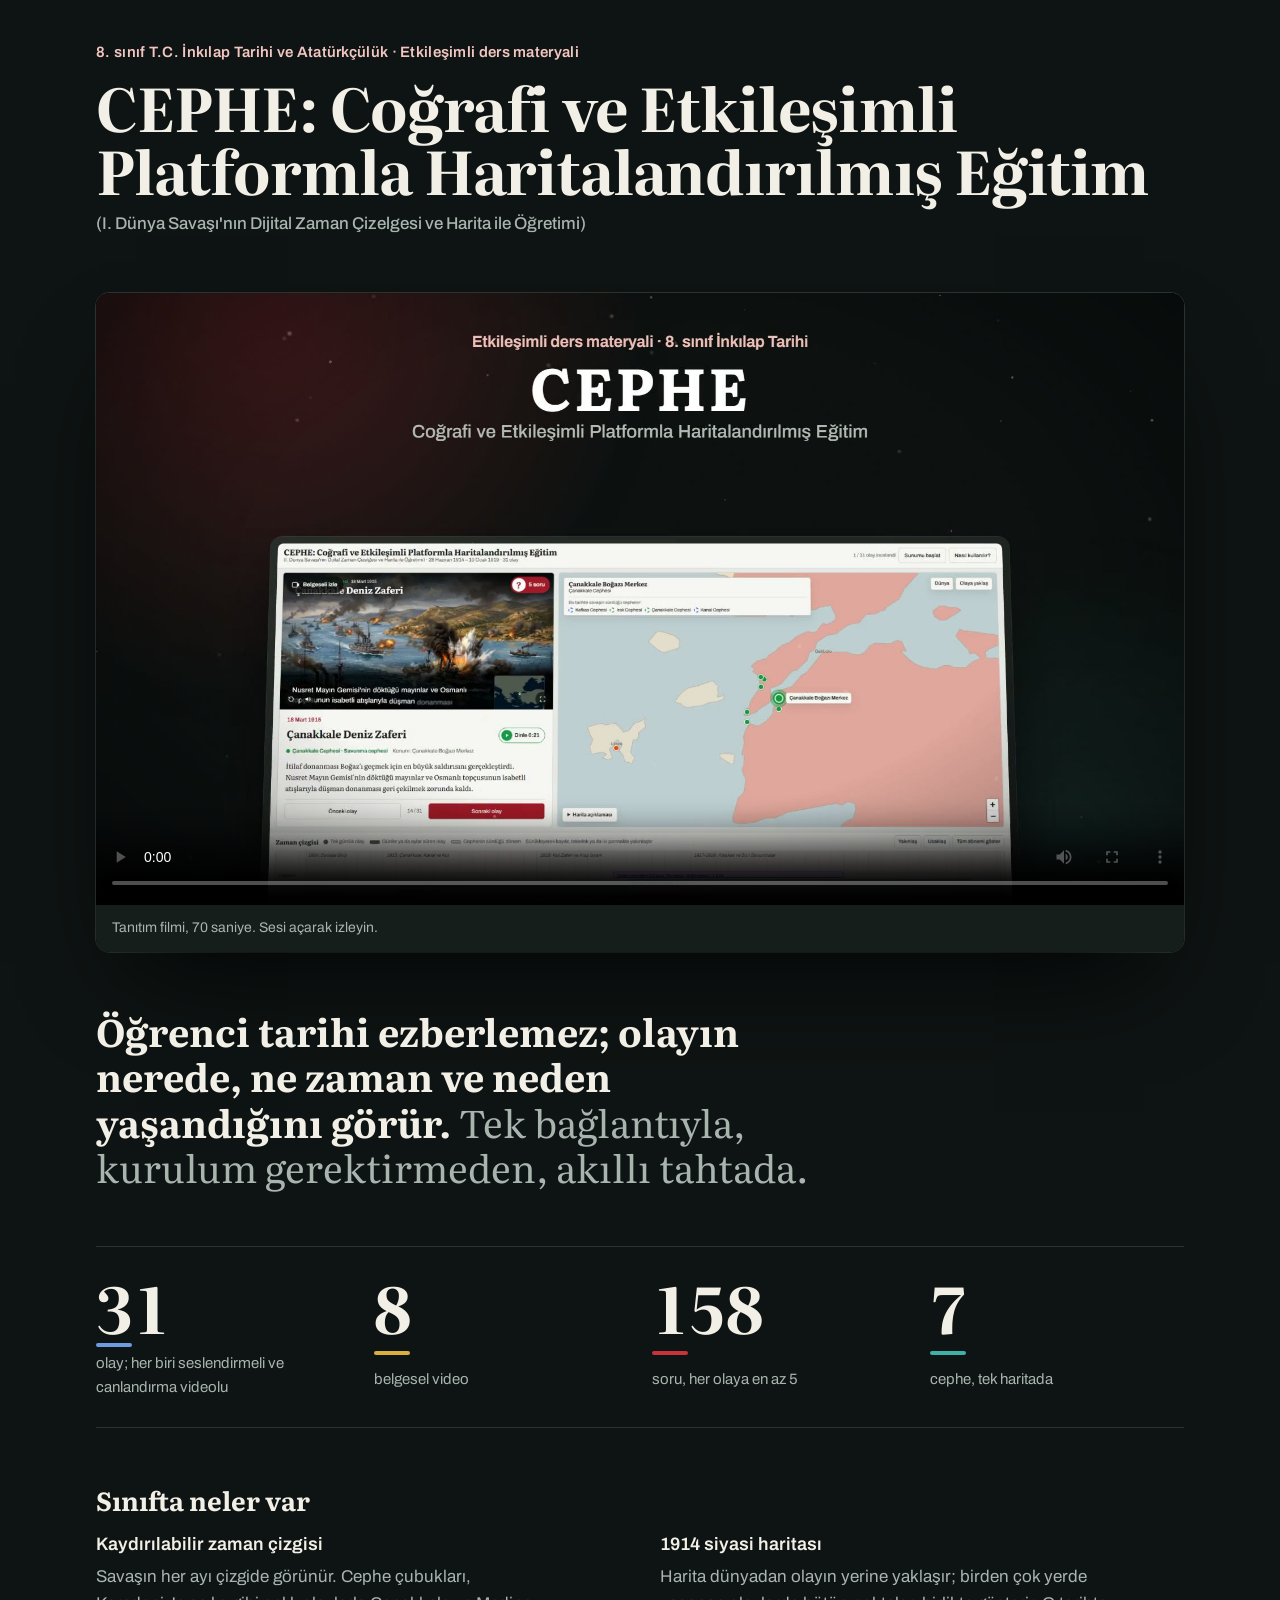
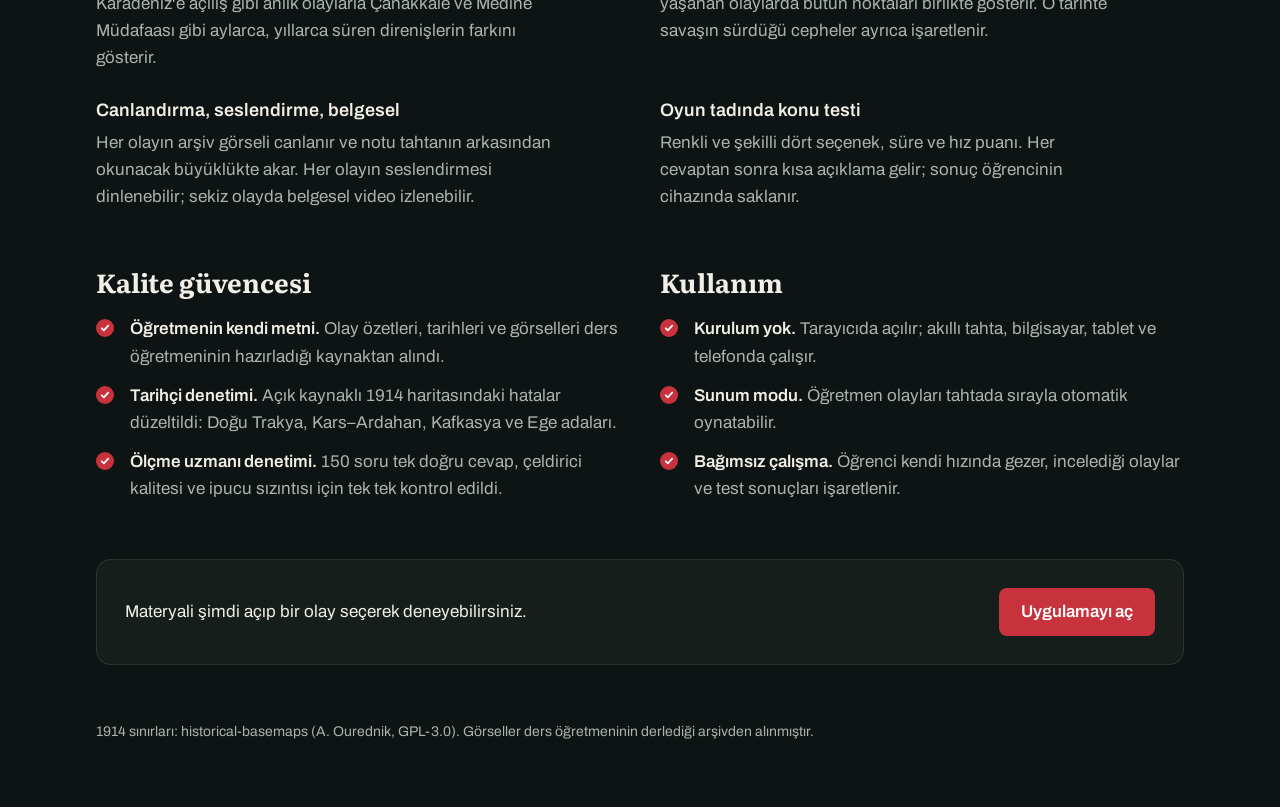
==== tanitim/index.html @ ae05e2e1 "CEPHE: I. Dünya Savaşı etkileşimli zaman çizelgesi ve harita Co-Authored-By: Claude Opus 5.5 <norepl" ====
<!doctype html>
<html lang="tr">
<head>
<meta charset="utf-8">
<meta name="viewport" content="width=device-width, initial-scale=1, viewport-fit=cover">
<title>CEPHE Sunumu</title>
<meta name="claude:viewport-fit-sides" content="cover">
<link rel="preconnect" href="https://fonts.googleapis.com">
<link rel="preconnect" href="https://fonts.gstatic.com" crossorigin>
<link rel="stylesheet" href="https://fonts.googleapis.com/css2?family=Archivo:wght@400;500;600&family=Literata:opsz,wght@7..72,400;7..72,700&display=swap">
<style>
/* Sinema salonu düzeni: önce film, sonra kısa ve ölçülebilir gerekçeler. Bilinçli olarak tek (koyu) tema. */
:root {
  --gece: #0E1413;
  --yuzey: #161E1C;
  --cizgi: #2A3532;
  --kagit: #F2EFE6;
  --soluk: #A9B4AF;
  --vurgu: #C8323C;
  --vurgu-acik: #F2C6C0;
  --g-irak: #6C9BE0; --g-kanal: #D9AE3C; --g-canakkale: #3FB0A8;
  --f-baslik: "Literata", Georgia, "Times New Roman", serif;
  --f-metin: "Archivo", "Segoe UI", system-ui, sans-serif;
  color-scheme: dark;
}
* { box-sizing: border-box; }
body { margin: 0; background: var(--gece); color: var(--kagit); font: 400 17px/1.6 var(--f-metin); }
.sayfa { max-width: 1120px; margin: 0 auto; padding-block: 40px 64px; padding-left: max(16px, env(safe-area-inset-left, 0px)); padding-right: max(16px, env(safe-area-inset-right, 0px)); display: grid; gap: 56px; }
.ust { display: grid; gap: 10px; }
.ust .alt { color: var(--soluk); font-weight: 500; font-size: 17px; letter-spacing: 0; }
.ust p { margin: 0; color: var(--vurgu-acik); font-weight: 600; font-size: 15px; letter-spacing: .02em; }
h1 { margin: 0; font: 700 clamp(34px, 5.4vw, 60px)/1.05 var(--f-baslik); letter-spacing: -.015em; text-wrap: balance; }
.film { margin: 0; border-radius: 14px; overflow: hidden; background: #000; box-shadow: 0 50px 100px -40px rgba(0,0,0,.9), 0 0 0 1px var(--cizgi); }
.film video { display: block; width: 100%; max-width: 100%; aspect-ratio: 16 / 9; background: #000; }
.film figcaption { padding: 12px 16px; font-size: 14px; color: var(--soluk); background: var(--yuzey); }
.tez { margin: 0; max-width: 34ch; font: 700 clamp(26px, 3.4vw, 38px)/1.2 var(--f-baslik); text-wrap: balance; }
.tez span { color: var(--soluk); font-weight: 400; }
.sayilar { display: grid; grid-template-columns: repeat(4, minmax(0, 1fr)); gap: 24px; border-block: 1px solid var(--cizgi); padding-block: 28px; }
.sayilar div { display: grid; gap: 4px; }
.sayilar b { font: 700 clamp(40px, 6vw, 64px)/1 var(--f-baslik); font-variant-numeric: tabular-nums; }
.sayilar span { color: var(--soluk); font-size: 15px; }
.sayilar i { display: block; width: 36px; height: 4px; border-radius: 2px; background: var(--r); }
h2 { margin: 0 0 18px; font: 700 26px/1.2 var(--f-baslik); }
.ozellikler { display: grid; grid-template-columns: repeat(2, minmax(0, 1fr)); gap: 28px 40px; }
.ozellikler h3 { margin: 0 0 6px; font: 600 18px/1.3 var(--f-metin); color: var(--kagit); }
.ozellikler p { margin: 0; color: var(--soluk); max-width: 46ch; }
.iki { display: grid; grid-template-columns: minmax(0, 1fr) minmax(0, 1fr); gap: 40px; }
ul.tik { list-style: none; margin: 0; padding: 0; display: grid; gap: 12px; }
ul.tik li { display: grid; grid-template-columns: 22px 1fr; gap: 12px; color: var(--soluk); }
ul.tik li::before { content: ""; width: 18px; height: 18px; margin-top: 4px; border-radius: 50%; background: var(--vurgu) url("data:image/svg+xml,%3Csvg xmlns='http://www.w3.org/2000/svg' viewBox='0 0 24 24'%3E%3Cpath d='M6.5 12.5l3.5 3.5 7.5-8' stroke='white' stroke-width='3' fill='none' stroke-linecap='round' stroke-linejoin='round'/%3E%3C/svg%3E") center/14px no-repeat; }
ul.tik b { color: var(--kagit); font-weight: 600; }
.cagri { display: flex; flex-wrap: wrap; align-items: center; gap: 16px 24px; padding: 28px; border-radius: 14px; background: var(--yuzey); border: 1px solid var(--cizgi); }
.cagri p { margin: 0; flex: 1 1 320px; min-width: 0; }
.cagri a { display: inline-flex; align-items: center; min-height: 48px; padding: 0 22px; border-radius: 8px; background: var(--vurgu); color: #fff; font-weight: 600; text-decoration: none; }
.cagri a:focus-visible { outline: 3px solid var(--kagit); outline-offset: 3px; }
.dip { color: var(--soluk); font-size: 14px; margin: 0; }
@media (max-width: 760px) {
  .sayilar { grid-template-columns: repeat(2, minmax(0, 1fr)); }
  .ozellikler, .iki { grid-template-columns: 1fr; }
  .sayfa { gap: 40px; padding-block: 24px 48px; }
}
</style>

</head>
<body>
<main class="sayfa">
  <header class="ust">
    <p>8. sınıf T.C. İnkılap Tarihi ve Atatürkçülük · Etkileşimli ders materyali</p>
    <h1>CEPHE: Coğrafi ve Etkileşimli Platformla Haritalandırılmış Eğitim</h1>
    <p class="alt">(I. Dünya Savaşı'nın Dijital Zaman Çizelgesi ve Harita ile Öğretimi)</p>
  </header>

  <figure class="film">
    <video id="film" controls playsinline preload="metadata" poster="poster.jpg" src="tanitim.mp4"></video>
    <figcaption>Tanıtım filmi, 70 saniye. Sesi açarak izleyin.</figcaption>
  </figure>

  <p class="tez">Öğrenci tarihi ezberlemez; olayın nerede, ne zaman ve neden yaşandığını görür. <span>Tek bağlantıyla, kurulum gerektirmeden, akıllı tahtada.</span></p>

  <section class="sayilar" aria-label="Materyalin kapsamı">
    <div style="--r: var(--g-irak)"><b>31</b><i></i><span>olay; her biri seslendirmeli ve canlandırma videolu</span></div>
    <div style="--r: var(--g-kanal)"><b>8</b><i></i><span>belgesel video</span></div>
    <div style="--r: var(--vurgu)"><b>158</b><i></i><span>soru, her olaya en az 5</span></div>
    <div style="--r: var(--g-canakkale)"><b>7</b><i></i><span>cephe, tek haritada</span></div>
  </section>

  <section>
    <h2>Sınıfta neler var</h2>
    <div class="ozellikler">
      <div><h3>Kaydırılabilir zaman çizgisi</h3><p>Savaşın her ayı çizgide görünür. Cephe çubukları, Karadeniz'e açılış gibi anlık olaylarla Çanakkale ve Medine Müdafaası gibi aylarca, yıllarca süren direnişlerin farkını gösterir.</p></div>
      <div><h3>1914 siyasi haritası</h3><p>Harita dünyadan olayın yerine yaklaşır; birden çok yerde yaşanan olaylarda bütün noktaları birlikte gösterir. O tarihte savaşın sürdüğü cepheler ayrıca işaretlenir.</p></div>
      <div><h3>Canlandırma, seslendirme, belgesel</h3><p>Her olayın arşiv görseli canlanır ve notu tahtanın arkasından okunacak büyüklükte akar. Her olayın seslendirmesi dinlenebilir; sekiz olayda belgesel video izlenebilir.</p></div>
      <div><h3>Oyun tadında konu testi</h3><p>Renkli ve şekilli dört seçenek, süre ve hız puanı. Her cevaptan sonra kısa açıklama gelir; sonuç öğrencinin cihazında saklanır.</p></div>
    </div>
  </section>

  <section class="iki">
    <div>
      <h2>Kalite güvencesi</h2>
      <ul class="tik">
        <li><span><b>Öğretmenin kendi metni.</b> Olay özetleri, tarihleri ve görselleri ders öğretmeninin hazırladığı kaynaktan alındı.</span></li>
        <li><span><b>Tarihçi denetimi.</b> Açık kaynaklı 1914 haritasındaki hatalar düzeltildi: Doğu Trakya, Kars–Ardahan, Kafkasya ve Ege adaları.</span></li>
        <li><span><b>Ölçme uzmanı denetimi.</b> 150 soru tek doğru cevap, çeldirici kalitesi ve ipucu sızıntısı için tek tek kontrol edildi.</span></li>
      </ul>
    </div>
    <div>
      <h2>Kullanım</h2>
      <ul class="tik">
        <li><span><b>Kurulum yok.</b> Tarayıcıda açılır; akıllı tahta, bilgisayar, tablet ve telefonda çalışır.</span></li>
        <li><span><b>Sunum modu.</b> Öğretmen olayları tahtada sırayla otomatik oynatabilir.</span></li>
        <li><span><b>Bağımsız çalışma.</b> Öğrenci kendi hızında gezer, incelediği olaylar ve test sonuçları işaretlenir.</span></li>
      </ul>
    </div>
  </section>

  <section class="cagri">
    <p>Materyali şimdi açıp bir olay seçerek deneyebilirsiniz.</p>
    <a href="../">Uygulamayı aç</a>
  </section>

  <p class="dip">1914 sınırları: historical-basemaps (A. Ourednik, GPL-3.0). Görseller ders öğretmeninin derlediği arşivden alınmıştır.</p>
</main>

</body>
</html>
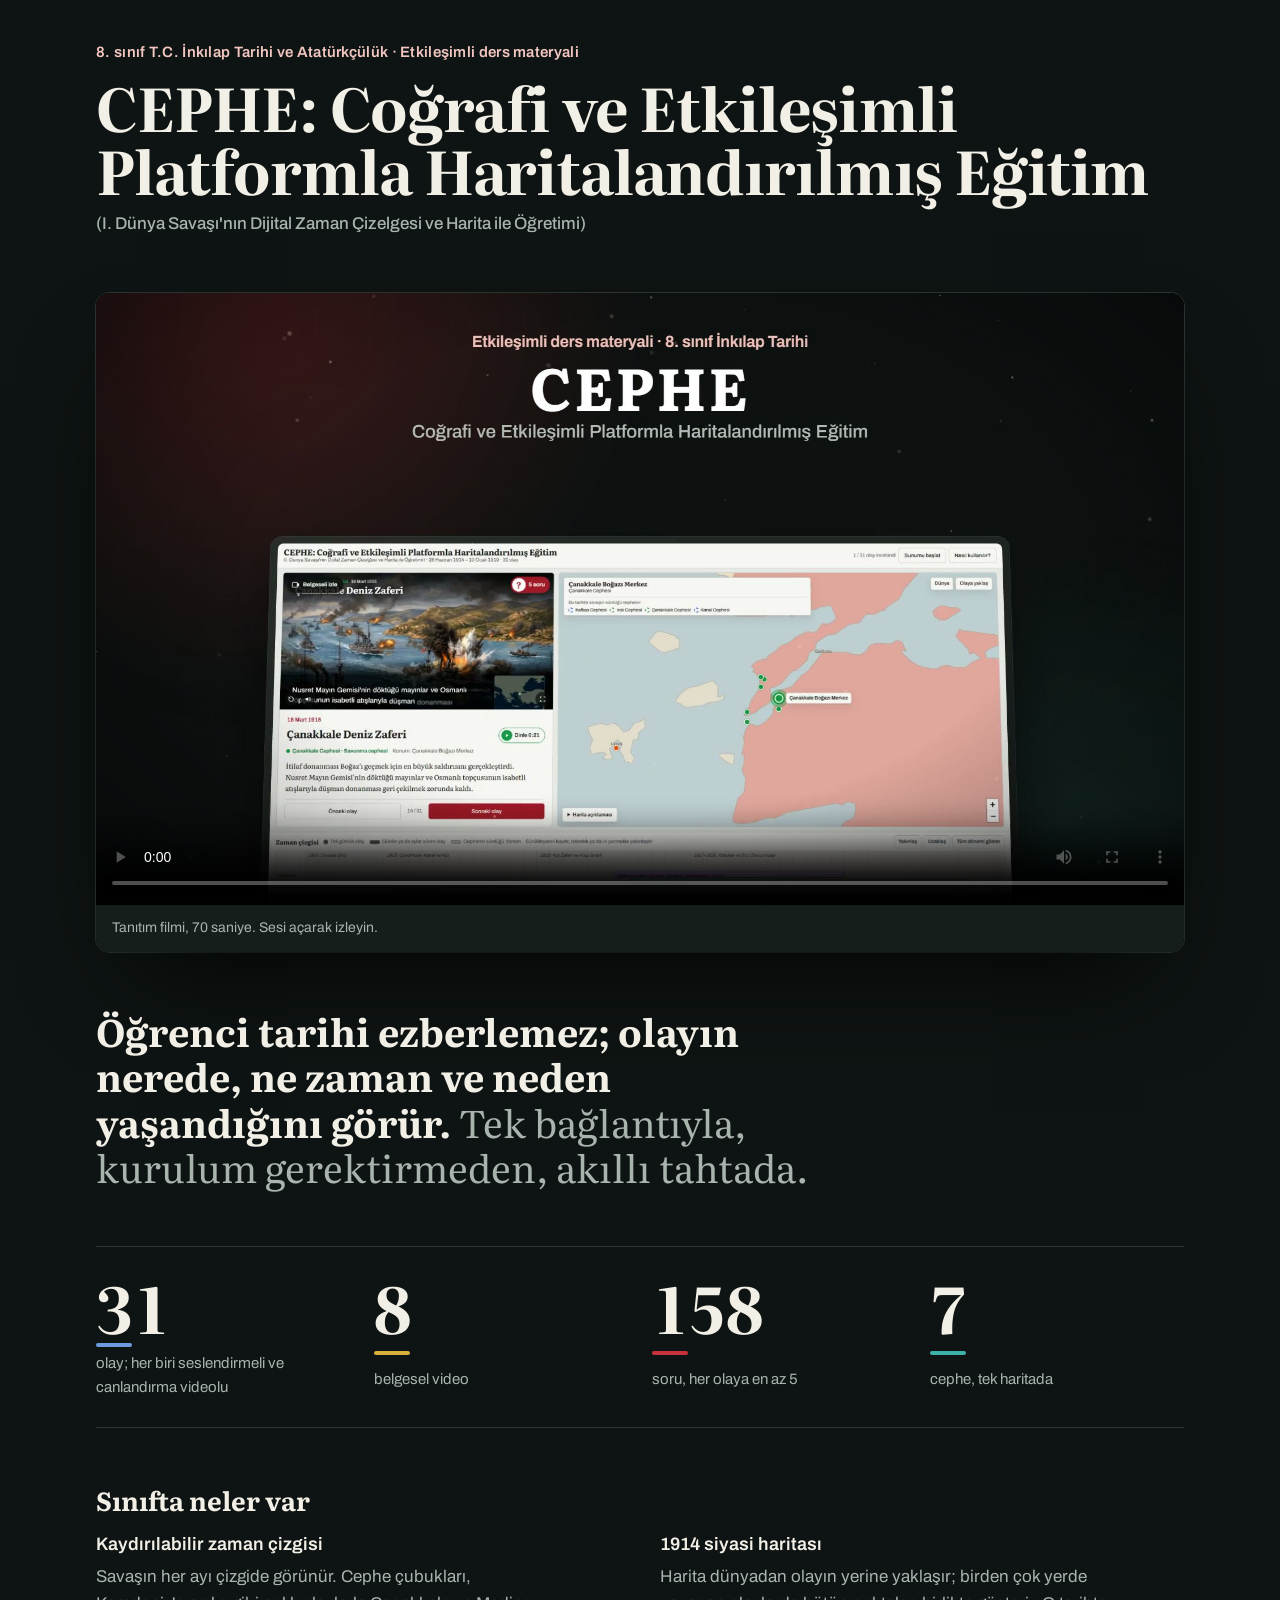
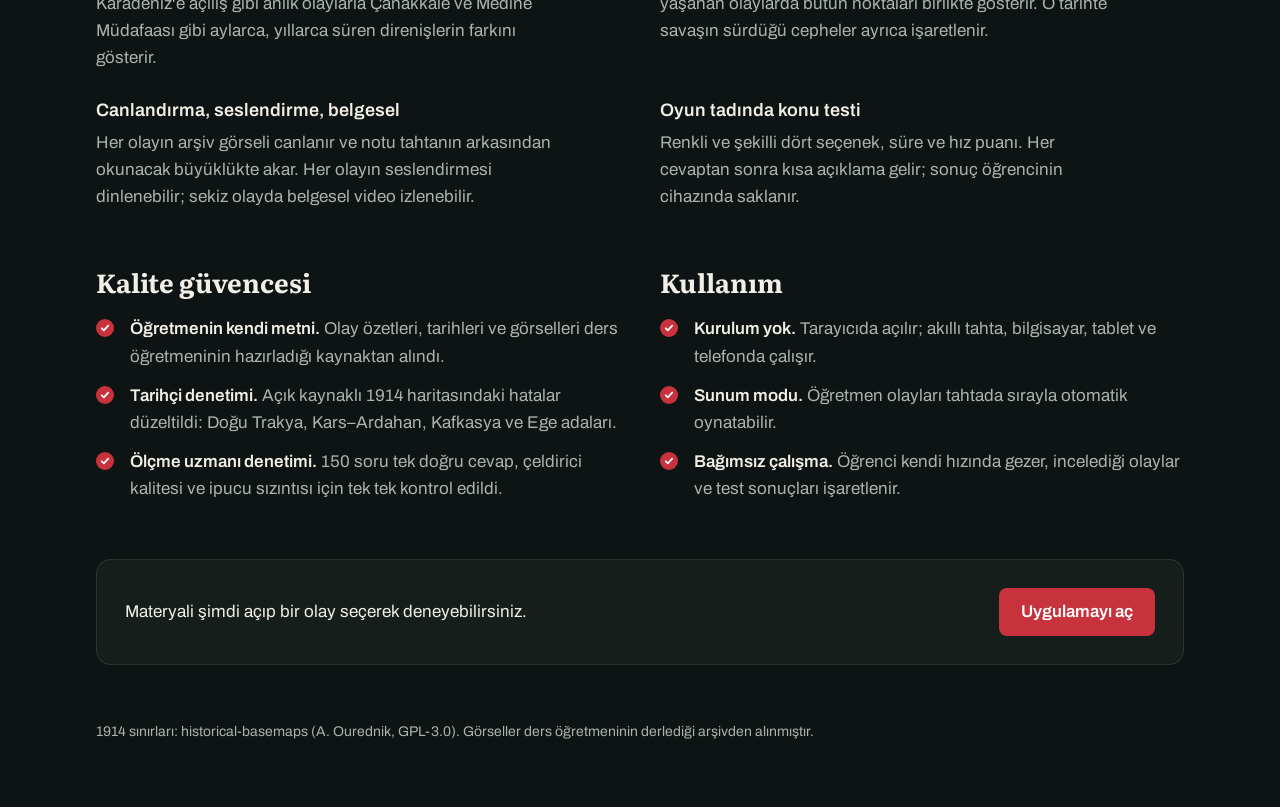
==== commit f929fe23: "CEPHE 2.2.0: tam ekran, büyük ekranda otomatik seslendirme, dış adres yok (FATİH), WebM yedekleri Co" ====
--- a/tanitim/index.html
+++ b/tanitim/index.html
@@ -5,9 +5,7 @@
 <meta name="viewport" content="width=device-width, initial-scale=1, viewport-fit=cover">
 <title>CEPHE Sunumu</title>
 <meta name="claude:viewport-fit-sides" content="cover">
-<link rel="preconnect" href="https://fonts.googleapis.com">
-<link rel="preconnect" href="https://fonts.gstatic.com" crossorigin>
-<link rel="stylesheet" href="https://fonts.googleapis.com/css2?family=Archivo:wght@400;500;600&family=Literata:opsz,wght@7..72,400;7..72,700&display=swap">
+<link rel="stylesheet" href="../fontlar/fontlar.css">
 <style>
 /* Sinema salonu düzeni: önce film, sonra kısa ve ölçülebilir gerekçeler. Bilinçli olarak tek (koyu) tema. */
 :root {
--- a/fontlar/fontlar.css
+++ b/fontlar/fontlar.css
@@ -0,0 +1,86 @@
+@font-face {
+  font-family: 'Archivo';
+  font-style: normal;
+  font-weight: 400;
+  font-stretch: 100%;
+  font-display: swap;
+  src: url(archivo-400-latin-ext.woff2) format('woff2');
+  unicode-range: U+0100-02BA, U+02BD-02C5, U+02C7-02CC, U+02CE-02D7, U+02DD-02FF, U+0304, U+0308, U+0329, U+1D00-1DBF, U+1E00-1E9F, U+1EF2-1EFF, U+2020, U+20A0-20AB, U+20AD-20C4, U+2113, U+2C60-2C7F, U+A720-A7FF;
+}
+@font-face {
+  font-family: 'Archivo';
+  font-style: normal;
+  font-weight: 400;
+  font-stretch: 100%;
+  font-display: swap;
+  src: url(archivo-400-latin.woff2) format('woff2');
+  unicode-range: U+0000-00FF, U+0131, U+0152-0153, U+02BB-02BC, U+02C6, U+02DA, U+02DC, U+0304, U+0308, U+0329, U+2000-206F, U+20AC, U+2122, U+2191, U+2193, U+2212, U+2215, U+FEFF, U+FFFD;
+}
+@font-face {
+  font-family: 'Archivo';
+  font-style: normal;
+  font-weight: 500;
+  font-stretch: 100%;
+  font-display: swap;
+  src: url(archivo-500-latin-ext.woff2) format('woff2');
+  unicode-range: U+0100-02BA, U+02BD-02C5, U+02C7-02CC, U+02CE-02D7, U+02DD-02FF, U+0304, U+0308, U+0329, U+1D00-1DBF, U+1E00-1E9F, U+1EF2-1EFF, U+2020, U+20A0-20AB, U+20AD-20C4, U+2113, U+2C60-2C7F, U+A720-A7FF;
+}
+@font-face {
+  font-family: 'Archivo';
+  font-style: normal;
+  font-weight: 500;
+  font-stretch: 100%;
+  font-display: swap;
+  src: url(archivo-500-latin.woff2) format('woff2');
+  unicode-range: U+0000-00FF, U+0131, U+0152-0153, U+02BB-02BC, U+02C6, U+02DA, U+02DC, U+0304, U+0308, U+0329, U+2000-206F, U+20AC, U+2122, U+2191, U+2193, U+2212, U+2215, U+FEFF, U+FFFD;
+}
+@font-face {
+  font-family: 'Archivo';
+  font-style: normal;
+  font-weight: 600;
+  font-stretch: 100%;
+  font-display: swap;
+  src: url(archivo-600-latin-ext.woff2) format('woff2');
+  unicode-range: U+0100-02BA, U+02BD-02C5, U+02C7-02CC, U+02CE-02D7, U+02DD-02FF, U+0304, U+0308, U+0329, U+1D00-1DBF, U+1E00-1E9F, U+1EF2-1EFF, U+2020, U+20A0-20AB, U+20AD-20C4, U+2113, U+2C60-2C7F, U+A720-A7FF;
+}
+@font-face {
+  font-family: 'Archivo';
+  font-style: normal;
+  font-weight: 600;
+  font-stretch: 100%;
+  font-display: swap;
+  src: url(archivo-600-latin.woff2) format('woff2');
+  unicode-range: U+0000-00FF, U+0131, U+0152-0153, U+02BB-02BC, U+02C6, U+02DA, U+02DC, U+0304, U+0308, U+0329, U+2000-206F, U+20AC, U+2122, U+2191, U+2193, U+2212, U+2215, U+FEFF, U+FFFD;
+}
+@font-face {
+  font-family: 'Literata';
+  font-style: normal;
+  font-weight: 400;
+  font-display: swap;
+  src: url(literata-400-latin-ext.woff2) format('woff2');
+  unicode-range: U+0100-02BA, U+02BD-02C5, U+02C7-02CC, U+02CE-02D7, U+02DD-02FF, U+0304, U+0308, U+0329, U+1D00-1DBF, U+1E00-1E9F, U+1EF2-1EFF, U+2020, U+20A0-20AB, U+20AD-20C4, U+2113, U+2C60-2C7F, U+A720-A7FF;
+}
+@font-face {
+  font-family: 'Literata';
+  font-style: normal;
+  font-weight: 400;
+  font-display: swap;
+  src: url(literata-400-latin.woff2) format('woff2');
+  unicode-range: U+0000-00FF, U+0131, U+0152-0153, U+02BB-02BC, U+02C6, U+02DA, U+02DC, U+0304, U+0308, U+0329, U+2000-206F, U+20AC, U+2122, U+2191, U+2193, U+2212, U+2215, U+FEFF, U+FFFD;
+}
+@font-face {
+  font-family: 'Literata';
+  font-style: normal;
+  font-weight: 700;
+  font-display: swap;
+  src: url(literata-700-latin-ext.woff2) format('woff2');
+  unicode-range: U+0100-02BA, U+02BD-02C5, U+02C7-02CC, U+02CE-02D7, U+02DD-02FF, U+0304, U+0308, U+0329, U+1D00-1DBF, U+1E00-1E9F, U+1EF2-1EFF, U+2020, U+20A0-20AB, U+20AD-20C4, U+2113, U+2C60-2C7F, U+A720-A7FF;
+}
+@font-face {
+  font-family: 'Literata';
+  font-style: normal;
+  font-weight: 700;
+  font-display: swap;
+  src: url(literata-700-latin.woff2) format('woff2');
+  unicode-range: U+0000-00FF, U+0131, U+0152-0153, U+02BB-02BC, U+02C6, U+02DA, U+02DC, U+0304, U+0308, U+0329, U+2000-206F, U+20AC, U+2122, U+2191, U+2193, U+2212, U+2215, U+FEFF, U+FFFD;
+}
